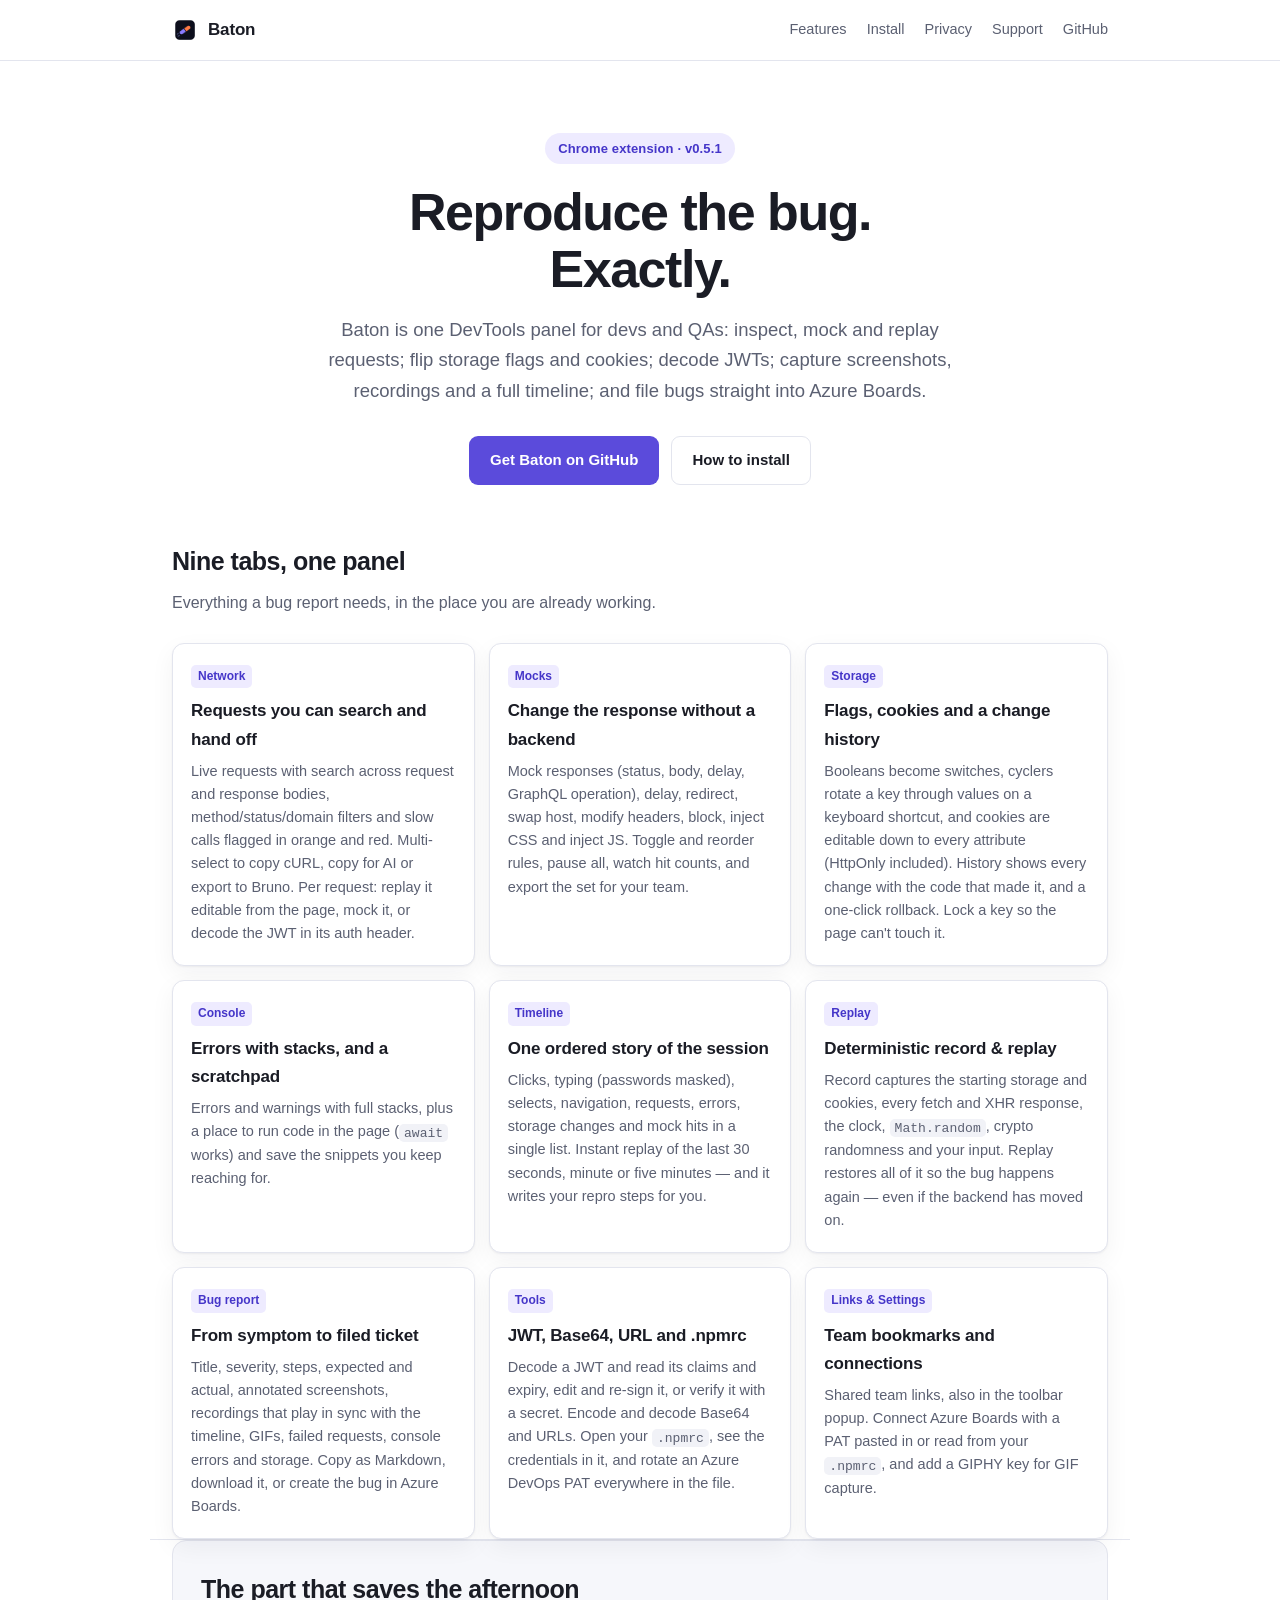
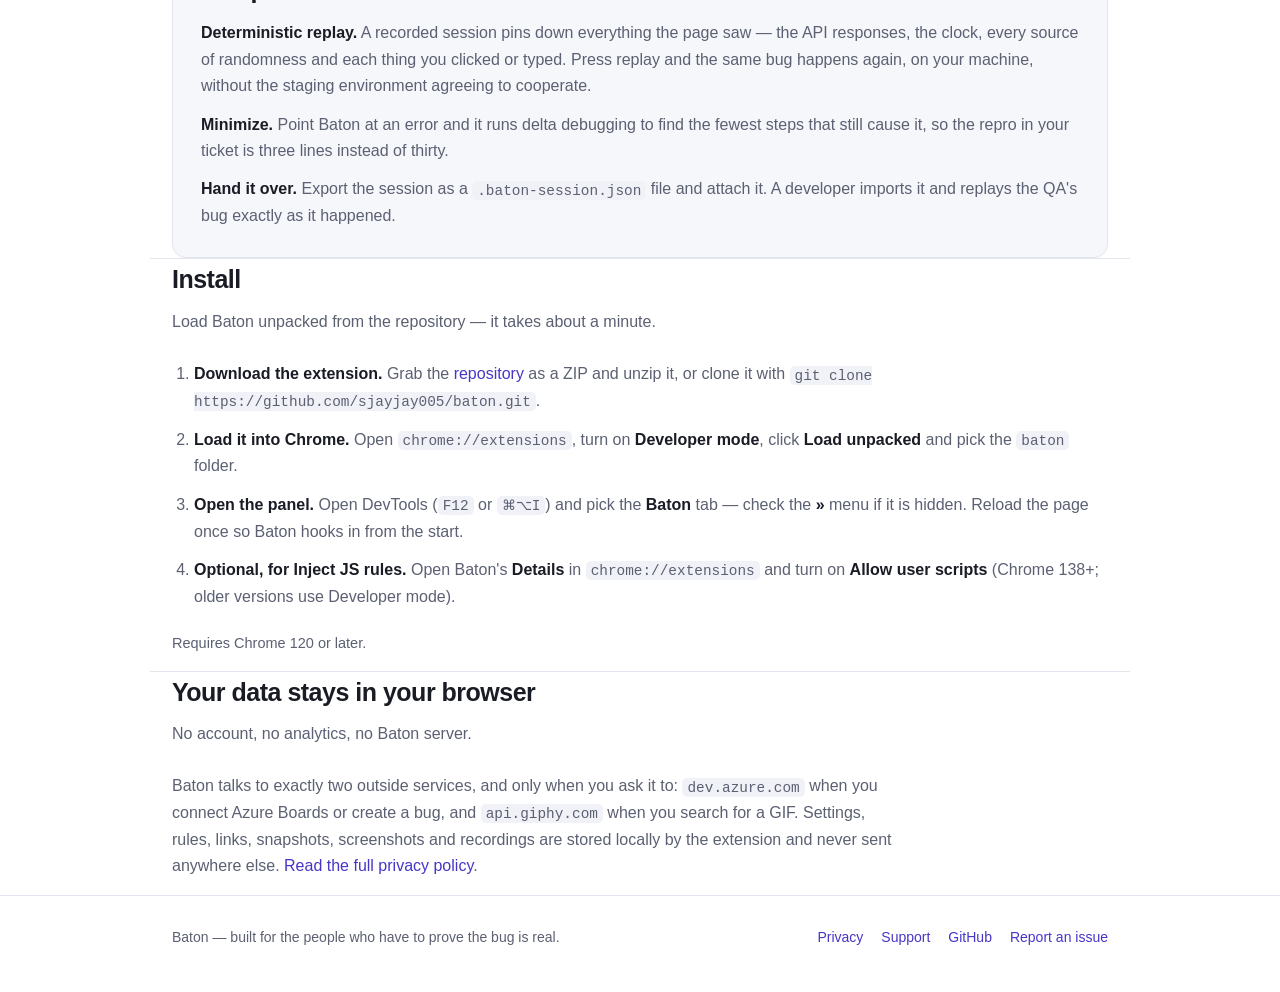
==== docs/index.html @ 6e307a99 "docs: add GitHub Pages site (home, privacy, support) Chrome Web Store requires reachable Homepage, P" ====
<!doctype html>
<html lang="en">
<head>
<meta charset="utf-8">
<meta name="viewport" content="width=device-width, initial-scale=1">
<title>Baton – Dev &amp; QA Toolkit for Chrome</title>
<meta name="description" content="One DevTools panel for devs and QAs: inspect, mock and replay requests, flip storage flags and cookies, decode JWTs, capture screenshots and a full timeline, and file bugs straight into Azure Boards.">
<link rel="icon" href="icon128.png">
<link rel="stylesheet" href="style.css">
<meta property="og:title" content="Baton – Dev &amp; QA Toolkit for Chrome">
<meta property="og:description" content="Replay bugs exactly, mock APIs, flip storage flags, decode JWTs, screenshot and file bugs to Azure Boards – all in one DevTools panel.">
<meta property="og:type" content="website">
<meta property="og:image" content="icon128.png">
</head>
<body>

<header class="site-head">
  <div class="wrap">
    <a class="brand" href="./"><img src="icon128.png" alt="">Baton</a>
    <nav class="site-nav">
      <a href="#features">Features</a>
      <a href="#install">Install</a>
      <a href="privacy.html">Privacy</a>
      <a href="support.html">Support</a>
      <a href="https://github.com/sjayjay005/baton">GitHub</a>
    </nav>
  </div>
</header>

<div class="hero wrap">
  <span class="pill">Chrome extension · v0.5.1</span>
  <h1>Reproduce the bug.<br>Exactly.</h1>
  <p class="lede">Baton is one DevTools panel for devs and QAs: inspect, mock and replay requests; flip storage flags and cookies; decode JWTs; capture screenshots, recordings and a full timeline; and file bugs straight into Azure Boards.</p>
  <div class="cta">
    <a class="btn btn-primary" href="https://github.com/sjayjay005/baton">Get Baton on GitHub</a>
    <a class="btn btn-ghost" href="#install">How to install</a>
  </div>
</div>

<section id="features" class="wrap">
  <h2>Nine tabs, one panel</h2>
  <p class="sub">Everything a bug report needs, in the place you are already working.</p>
  <div class="grid">

    <div class="card">
      <span class="tag">Network</span>
      <h3>Requests you can search and hand off</h3>
      <p>Live requests with search across request and response bodies, method/status/domain filters and slow calls flagged in orange and red. Multi-select to copy cURL, copy for AI or export to Bruno. Per request: replay it editable from the page, mock it, or decode the JWT in its auth header.</p>
    </div>

    <div class="card">
      <span class="tag">Mocks</span>
      <h3>Change the response without a backend</h3>
      <p>Mock responses (status, body, delay, GraphQL operation), delay, redirect, swap host, modify headers, block, inject CSS and inject JS. Toggle and reorder rules, pause all, watch hit counts, and export the set for your team.</p>
    </div>

    <div class="card">
      <span class="tag">Storage</span>
      <h3>Flags, cookies and a change history</h3>
      <p>Booleans become switches, cyclers rotate a key through values on a keyboard shortcut, and cookies are editable down to every attribute (HttpOnly included). History shows every change with the code that made it, and a one-click rollback. Lock a key so the page can't touch it.</p>
    </div>

    <div class="card">
      <span class="tag">Console</span>
      <h3>Errors with stacks, and a scratchpad</h3>
      <p>Errors and warnings with full stacks, plus a place to run code in the page (<code>await</code> works) and save the snippets you keep reaching for.</p>
    </div>

    <div class="card">
      <span class="tag">Timeline</span>
      <h3>One ordered story of the session</h3>
      <p>Clicks, typing (passwords masked), selects, navigation, requests, errors, storage changes and mock hits in a single list. Instant replay of the last 30 seconds, minute or five minutes — and it writes your repro steps for you.</p>
    </div>

    <div class="card">
      <span class="tag">Replay</span>
      <h3>Deterministic record &amp; replay</h3>
      <p>Record captures the starting storage and cookies, every fetch and XHR response, the clock, <code>Math.random</code>, crypto randomness and your input. Replay restores all of it so the bug happens again — even if the backend has moved on.</p>
    </div>

    <div class="card">
      <span class="tag">Bug report</span>
      <h3>From symptom to filed ticket</h3>
      <p>Title, severity, steps, expected and actual, annotated screenshots, recordings that play in sync with the timeline, GIFs, failed requests, console errors and storage. Copy as Markdown, download it, or create the bug in Azure Boards.</p>
    </div>

    <div class="card">
      <span class="tag">Tools</span>
      <h3>JWT, Base64, URL and .npmrc</h3>
      <p>Decode a JWT and read its claims and expiry, edit and re-sign it, or verify it with a secret. Encode and decode Base64 and URLs. Open your <code>.npmrc</code>, see the credentials in it, and rotate an Azure DevOps PAT everywhere in the file.</p>
    </div>

    <div class="card">
      <span class="tag">Links &amp; Settings</span>
      <h3>Team bookmarks and connections</h3>
      <p>Shared team links, also in the toolbar popup. Connect Azure Boards with a PAT pasted in or read from your <code>.npmrc</code>, and add a GIPHY key for GIF capture.</p>
    </div>

  </div>
</section>

<section class="wrap">
  <div class="spotlight">
    <h2>The part that saves the afternoon</h2>
    <p><strong>Deterministic replay.</strong> A recorded session pins down everything the page saw — the API responses, the clock, every source of randomness and each thing you clicked or typed. Press replay and the same bug happens again, on your machine, without the staging environment agreeing to cooperate.</p>
    <p><strong>Minimize.</strong> Point Baton at an error and it runs delta debugging to find the fewest steps that still cause it, so the repro in your ticket is three lines instead of thirty.</p>
    <p><strong>Hand it over.</strong> Export the session as a <code>.baton-session.json</code> file and attach it. A developer imports it and replays the QA's bug exactly as it happened.</p>
  </div>
</section>

<section id="install" class="wrap">
  <h2>Install</h2>
  <p class="sub">Load Baton unpacked from the repository — it takes about a minute.</p>
  <ol class="steps">
    <li><strong>Download the extension.</strong> Grab the <a href="https://github.com/sjayjay005/baton">repository</a> as a ZIP and unzip it, or clone it with <code>git clone https://github.com/sjayjay005/baton.git</code>.</li>
    <li><strong>Load it into Chrome.</strong> Open <code>chrome://extensions</code>, turn on <strong>Developer mode</strong>, click <strong>Load unpacked</strong> and pick the <code>baton</code> folder.</li>
    <li><strong>Open the panel.</strong> Open DevTools (<kbd>F12</kbd> or <kbd>⌘⌥I</kbd>) and pick the <strong>Baton</strong> tab — check the <strong>»</strong> menu if it is hidden. Reload the page once so Baton hooks in from the start.</li>
    <li><strong>Optional, for Inject JS rules.</strong> Open Baton's <strong>Details</strong> in <code>chrome://extensions</code> and turn on <strong>Allow user scripts</strong> (Chrome 138+; older versions use Developer mode).</li>
  </ol>
  <p style="color:var(--text-dim);font-size:14.5px;margin-top:22px">Requires Chrome 120 or later.</p>
</section>

<section class="wrap">
  <h2>Your data stays in your browser</h2>
  <p class="sub">No account, no analytics, no Baton server.</p>
  <p style="color:var(--text-dim);max-width:720px">Baton talks to exactly two outside services, and only when you ask it to: <code>dev.azure.com</code> when you connect Azure Boards or create a bug, and <code>api.giphy.com</code> when you search for a GIF. Settings, rules, links, snapshots, screenshots and recordings are stored locally by the extension and never sent anywhere else. <a href="privacy.html">Read the full privacy policy</a>.</p>
</section>

<footer>
  <div class="wrap">
    <span>Baton — built for the people who have to prove the bug is real.</span>
    <span class="links">
      <a href="privacy.html">Privacy</a>
      <a href="support.html">Support</a>
      <a href="https://github.com/sjayjay005/baton">GitHub</a>
      <a href="https://github.com/sjayjay005/baton/issues">Report an issue</a>
    </span>
  </div>
</footer>

</body>
</html>
---- docs/style.css ----
/* Baton site – shared styles */
:root {
  --bg: #ffffff;
  --bg-soft: #f6f7fb;
  --bg-card: #ffffff;
  --border: #e3e5ee;
  --text: #1a1c25;
  --text-dim: #5b6072;
  --accent: #5b4bdb;
  --accent-soft: #eeebff;
  --accent-text: #4536c9;
  --code-bg: #f1f2f7;
  --shadow: 0 1px 2px rgba(20, 22, 40, .05), 0 8px 24px rgba(20, 22, 40, .05);
}

@media (prefers-color-scheme: dark) {
  :root {
    --bg: #12131a;
    --bg-soft: #171922;
    --bg-card: #1b1d27;
    --border: #2a2d3a;
    --text: #eceef5;
    --text-dim: #9aa0b4;
    --accent: #8f82ff;
    --accent-soft: #241f45;
    --accent-text: #b4abff;
    --code-bg: #232632;
    --shadow: 0 1px 2px rgba(0, 0, 0, .3), 0 8px 24px rgba(0, 0, 0, .25);
  }
}

* { box-sizing: border-box; }

html { scroll-behavior: smooth; }

body {
  margin: 0;
  background: var(--bg);
  color: var(--text);
  font: 16px/1.65 -apple-system, BlinkMacSystemFont, "Segoe UI", Inter, Roboto, Helvetica, Arial, sans-serif;
  -webkit-font-smoothing: antialiased;
}

a { color: var(--accent-text); text-decoration: none; }
a:hover { text-decoration: underline; }

.wrap { max-width: 980px; margin: 0 auto; padding: 0 22px; }
.narrow { max-width: 760px; }

/* Header */
.site-head {
  position: sticky;
  top: 0;
  z-index: 10;
  background: var(--bg);
  background: color-mix(in srgb, var(--bg) 88%, transparent);
  backdrop-filter: blur(10px);
  border-bottom: 1px solid var(--border);
}
.site-head .wrap {
  display: flex;
  align-items: center;
  gap: 16px;
  min-height: 60px;
  flex-wrap: wrap;
}
.brand {
  display: flex;
  align-items: center;
  gap: 10px;
  font-weight: 650;
  font-size: 17px;
  color: var(--text);
  letter-spacing: -.01em;
}
.brand:hover { text-decoration: none; }
.brand img { width: 26px; height: 26px; border-radius: 6px; }
.site-nav { margin-left: auto; display: flex; gap: 20px; flex-wrap: wrap; font-size: 14.5px; }
.site-nav a { color: var(--text-dim); }
.site-nav a:hover { color: var(--text); text-decoration: none; }

/* Hero */
.hero { padding: 72px 0 56px; text-align: center; }
.pill {
  display: inline-block;
  padding: 5px 13px;
  border-radius: 999px;
  background: var(--accent-soft);
  color: var(--accent-text);
  font-size: 13px;
  font-weight: 600;
  letter-spacing: .01em;
}
.hero h1 {
  margin: 20px 0 0;
  font-size: clamp(34px, 6vw, 52px);
  line-height: 1.08;
  letter-spacing: -.028em;
  font-weight: 700;
}
.hero p.lede {
  margin: 18px auto 0;
  max-width: 640px;
  font-size: 18.5px;
  color: var(--text-dim);
}
.cta { margin-top: 30px; display: flex; gap: 12px; justify-content: center; flex-wrap: wrap; }
.btn {
  display: inline-block;
  padding: 11px 20px;
  border-radius: 9px;
  font-size: 15px;
  font-weight: 600;
  border: 1px solid transparent;
}
.btn:hover { text-decoration: none; }
.btn-primary { background: var(--accent); color: #fff; }
.btn-primary:hover { filter: brightness(1.08); }
.btn-ghost { border-color: var(--border); color: var(--text); background: var(--bg-card); }
.btn-ghost:hover { border-color: var(--accent); color: var(--accent-text); }

/* Sections */
section { padding: 52px 0; border-top: 1px solid var(--border); }
section:first-of-type { border-top: 0; }
h2 {
  font-size: 25px;
  letter-spacing: -.02em;
  margin: 0 0 8px;
  font-weight: 680;
}
h2 + .sub { margin: 0 0 26px; color: var(--text-dim); font-size: 16px; }
h3 { font-size: 17px; margin: 0 0 6px; font-weight: 650; letter-spacing: -.01em; }

/* Feature grid */
.grid {
  display: grid;
  gap: 14px;
  grid-template-columns: repeat(auto-fill, minmax(282px, 1fr));
}
.card {
  background: var(--bg-card);
  border: 1px solid var(--border);
  border-radius: 12px;
  padding: 18px 18px 20px;
  box-shadow: var(--shadow);
}
.card p { margin: 0; color: var(--text-dim); font-size: 14.5px; line-height: 1.6; }
.card .tag {
  display: inline-block;
  font-size: 12px;
  font-weight: 600;
  color: var(--accent-text);
  background: var(--accent-soft);
  border-radius: 5px;
  padding: 2px 7px;
  margin-bottom: 9px;
}

/* Spotlight */
.spotlight {
  background: var(--bg-soft);
  border: 1px solid var(--border);
  border-radius: 14px;
  padding: 28px;
}
.spotlight h2 { margin-bottom: 10px; }
.spotlight p { color: var(--text-dim); margin: 0 0 12px; }
.spotlight p:last-child { margin-bottom: 0; }
.spotlight strong { color: var(--text); font-weight: 650; }

/* Steps */
ol.steps { margin: 0; padding-left: 22px; }
ol.steps li { margin-bottom: 12px; color: var(--text-dim); }
ol.steps li strong { color: var(--text); }

code, kbd {
  font-family: ui-monospace, SFMono-Regular, Menlo, Consolas, monospace;
  font-size: .9em;
  background: var(--code-bg);
  border-radius: 5px;
  padding: 1.5px 5px;
}

/* Prose pages */
.prose { padding: 46px 0 64px; }
.prose h1 { font-size: clamp(28px, 4.5vw, 36px); letter-spacing: -.025em; margin: 0 0 6px; }
.prose .meta { color: var(--text-dim); font-size: 14.5px; margin: 0 0 32px; }
.prose h2 { font-size: 20px; margin: 34px 0 8px; }
.prose p, .prose li { color: var(--text-dim); }
.prose li { margin-bottom: 7px; }
.prose ul { padding-left: 22px; }
.prose .note {
  background: var(--bg-soft);
  border: 1px solid var(--border);
  border-left: 3px solid var(--accent);
  border-radius: 9px;
  padding: 14px 16px;
  margin: 22px 0;
}
.prose .note p { margin: 0; }

table.plain { width: 100%; border-collapse: collapse; margin: 18px 0; font-size: 14.5px; }
table.plain th, table.plain td {
  text-align: left;
  padding: 9px 12px;
  border-bottom: 1px solid var(--border);
  vertical-align: top;
}
table.plain th { color: var(--text); font-weight: 650; }
table.plain td { color: var(--text-dim); }
table.plain td code { white-space: nowrap; }
.table-scroll { overflow-x: auto; }

/* Footer */
footer {
  border-top: 1px solid var(--border);
  padding: 30px 0 46px;
  color: var(--text-dim);
  font-size: 14px;
}
footer .wrap { display: flex; gap: 18px; flex-wrap: wrap; align-items: center; }
footer .links { margin-left: auto; display: flex; gap: 18px; flex-wrap: wrap; }
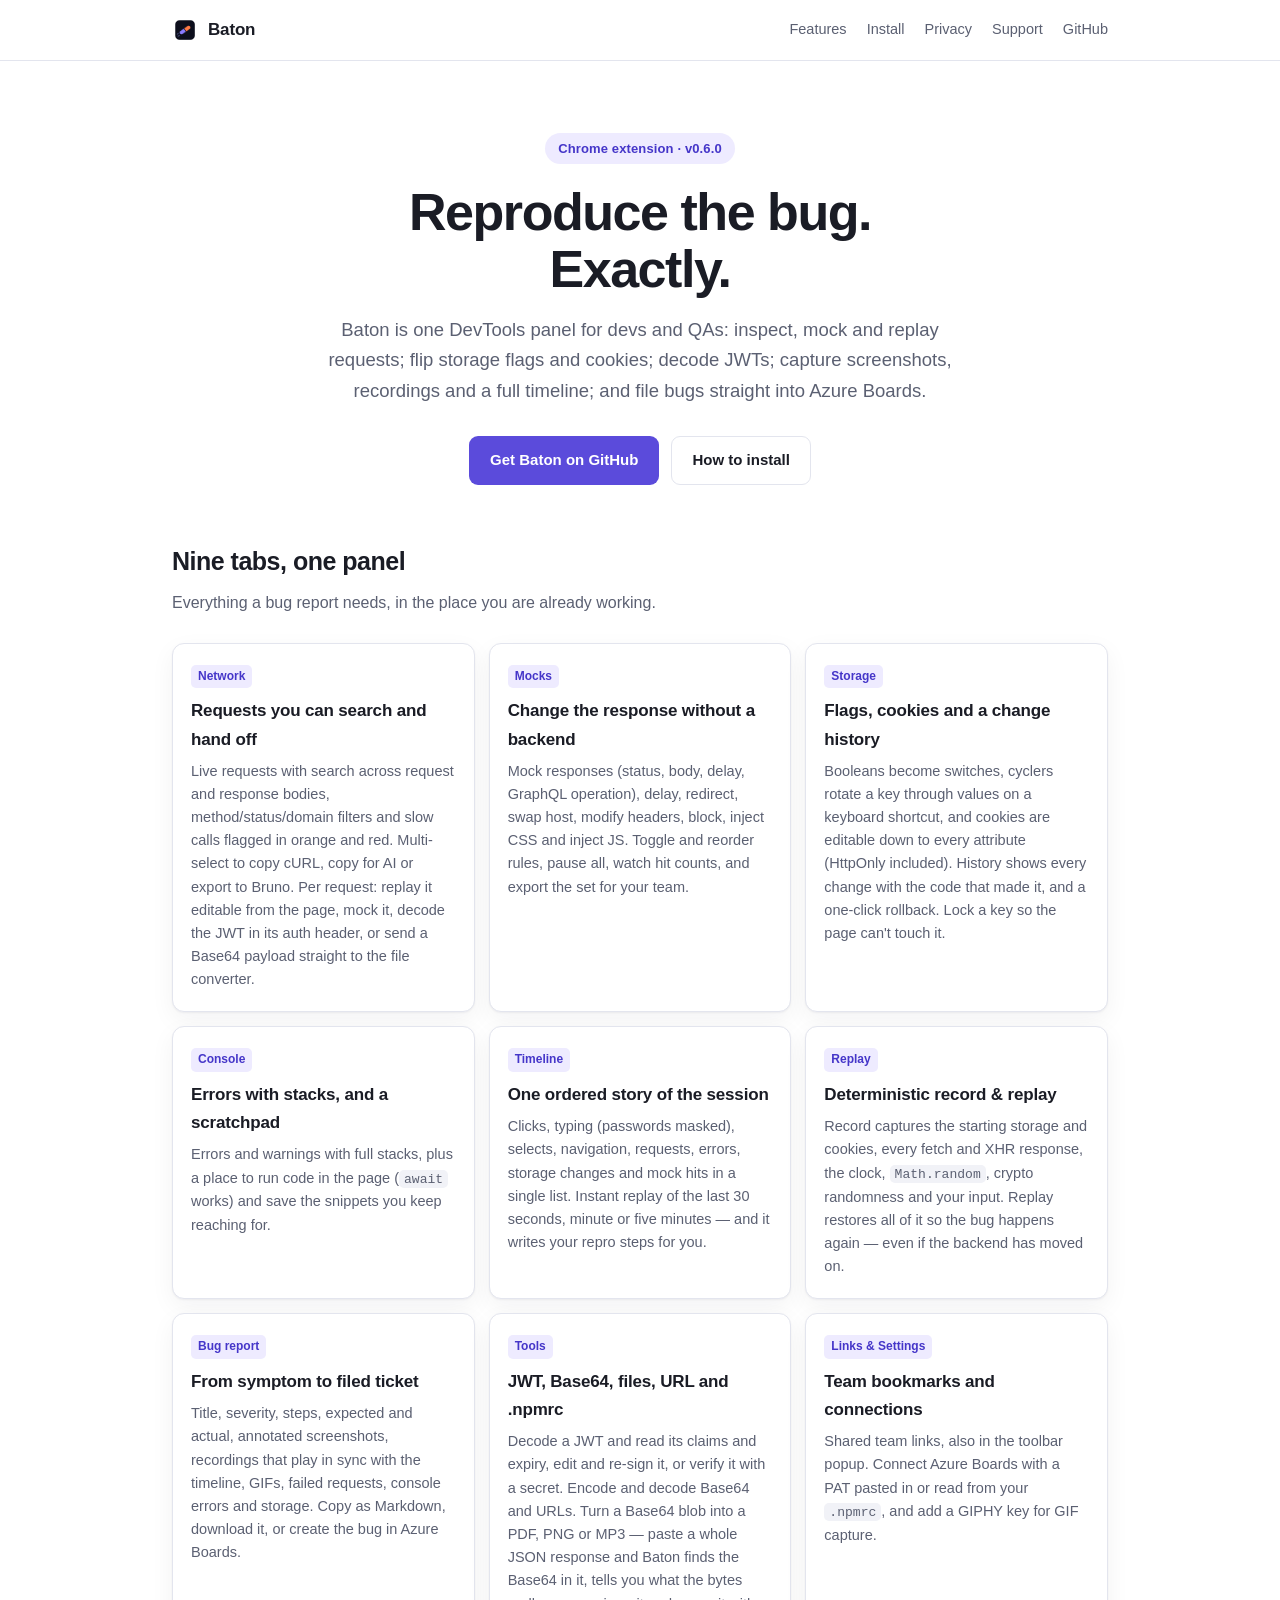
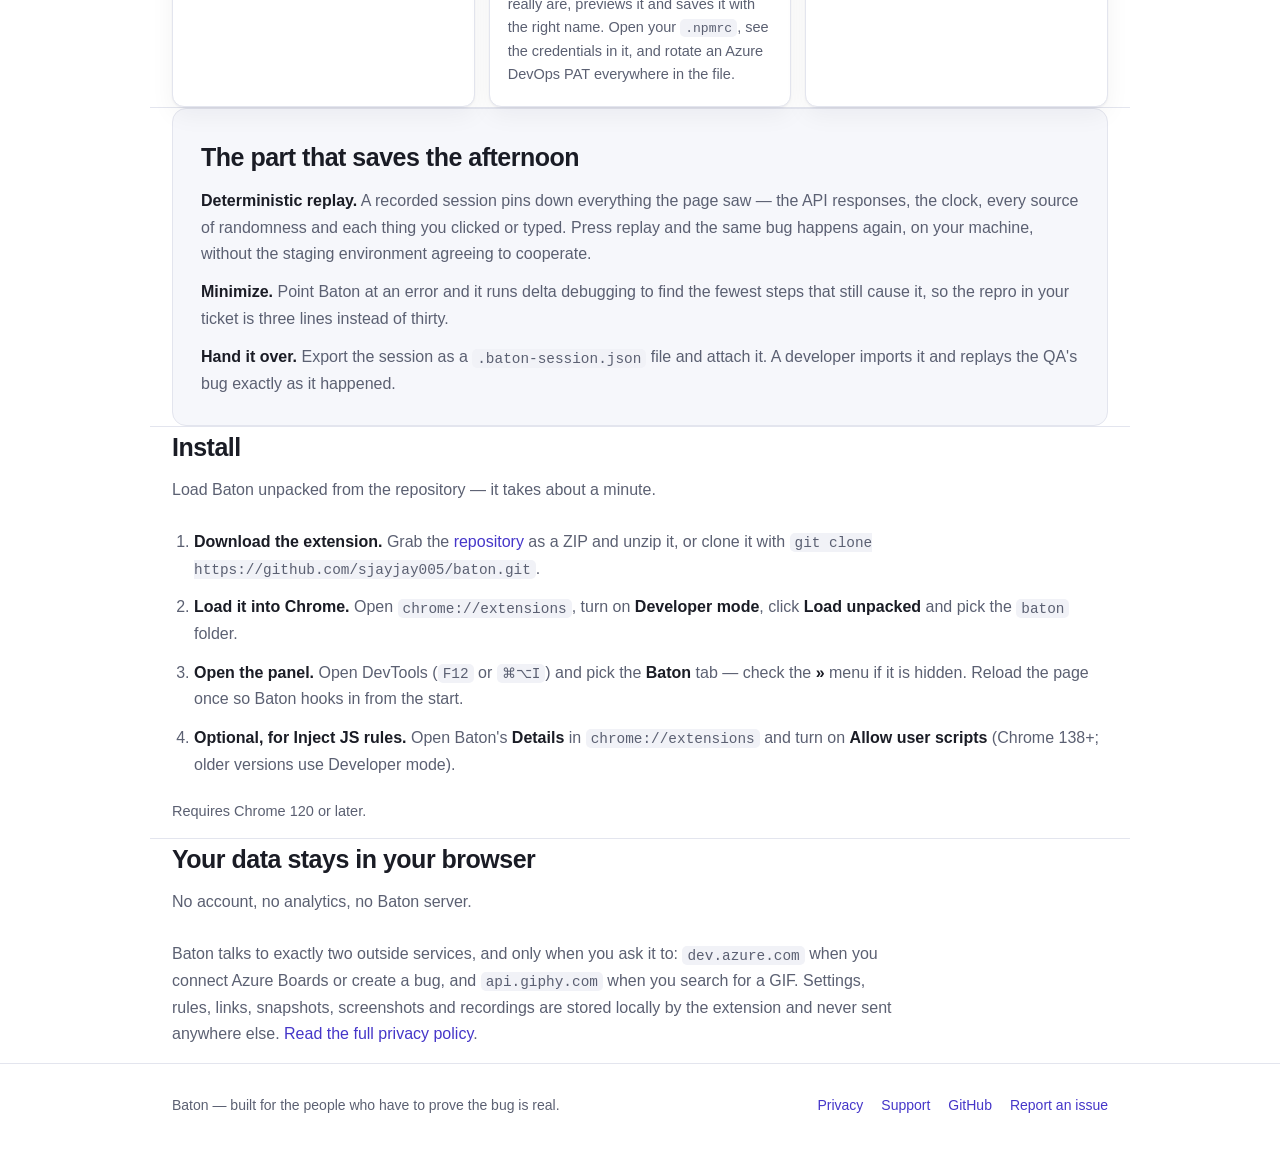
==== commit 102abfb9: "chore: bump version to 0.6.0 Co-Authored-By: Claude Opus 5 (1M context) <noreply@anthropic.com>" ====
--- a/docs/index.html
+++ b/docs/index.html
@@ -28,7 +28,7 @@
 </header>
 
 <div class="hero wrap">
-  <span class="pill">Chrome extension · v0.5.1</span>
+  <span class="pill">Chrome extension · v0.6.0</span>
   <h1>Reproduce the bug.<br>Exactly.</h1>
   <p class="lede">Baton is one DevTools panel for devs and QAs: inspect, mock and replay requests; flip storage flags and cookies; decode JWTs; capture screenshots, recordings and a full timeline; and file bugs straight into Azure Boards.</p>
   <div class="cta">
@@ -45,7 +45,7 @@
     <div class="card">
       <span class="tag">Network</span>
       <h3>Requests you can search and hand off</h3>
-      <p>Live requests with search across request and response bodies, method/status/domain filters and slow calls flagged in orange and red. Multi-select to copy cURL, copy for AI or export to Bruno. Per request: replay it editable from the page, mock it, or decode the JWT in its auth header.</p>
+      <p>Live requests with search across request and response bodies, method/status/domain filters and slow calls flagged in orange and red. Multi-select to copy cURL, copy for AI or export to Bruno. Per request: replay it editable from the page, mock it, decode the JWT in its auth header, or send a Base64 payload straight to the file converter.</p>
     </div>
 
     <div class="card">
@@ -86,8 +86,8 @@
 
     <div class="card">
       <span class="tag">Tools</span>
-      <h3>JWT, Base64, URL and .npmrc</h3>
-      <p>Decode a JWT and read its claims and expiry, edit and re-sign it, or verify it with a secret. Encode and decode Base64 and URLs. Open your <code>.npmrc</code>, see the credentials in it, and rotate an Azure DevOps PAT everywhere in the file.</p>
+      <h3>JWT, Base64, files, URL and .npmrc</h3>
+      <p>Decode a JWT and read its claims and expiry, edit and re-sign it, or verify it with a secret. Encode and decode Base64 and URLs. Turn a Base64 blob into a PDF, PNG or MP3 — paste a whole JSON response and Baton finds the Base64 in it, tells you what the bytes really are, previews it and saves it with the right name. Open your <code>.npmrc</code>, see the credentials in it, and rotate an Azure DevOps PAT everywhere in the file.</p>
     </div>
 
     <div class="card">
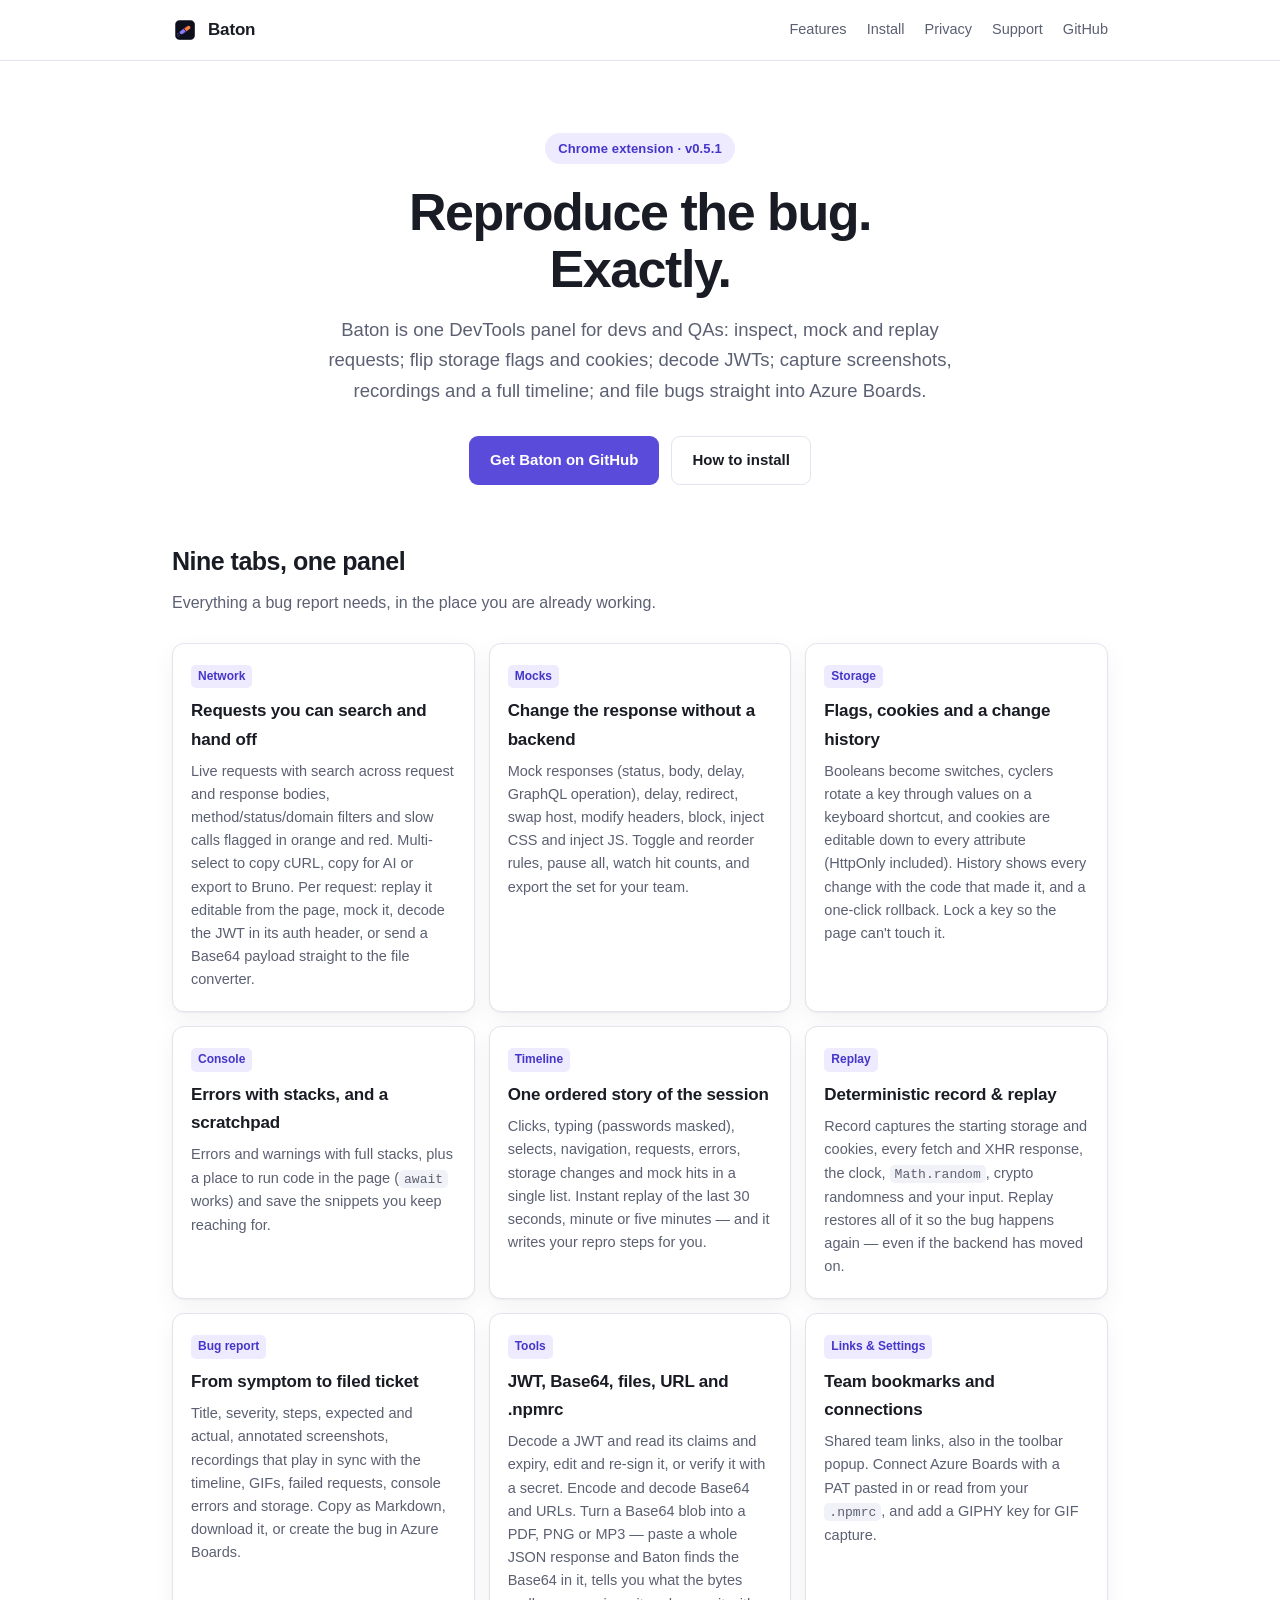
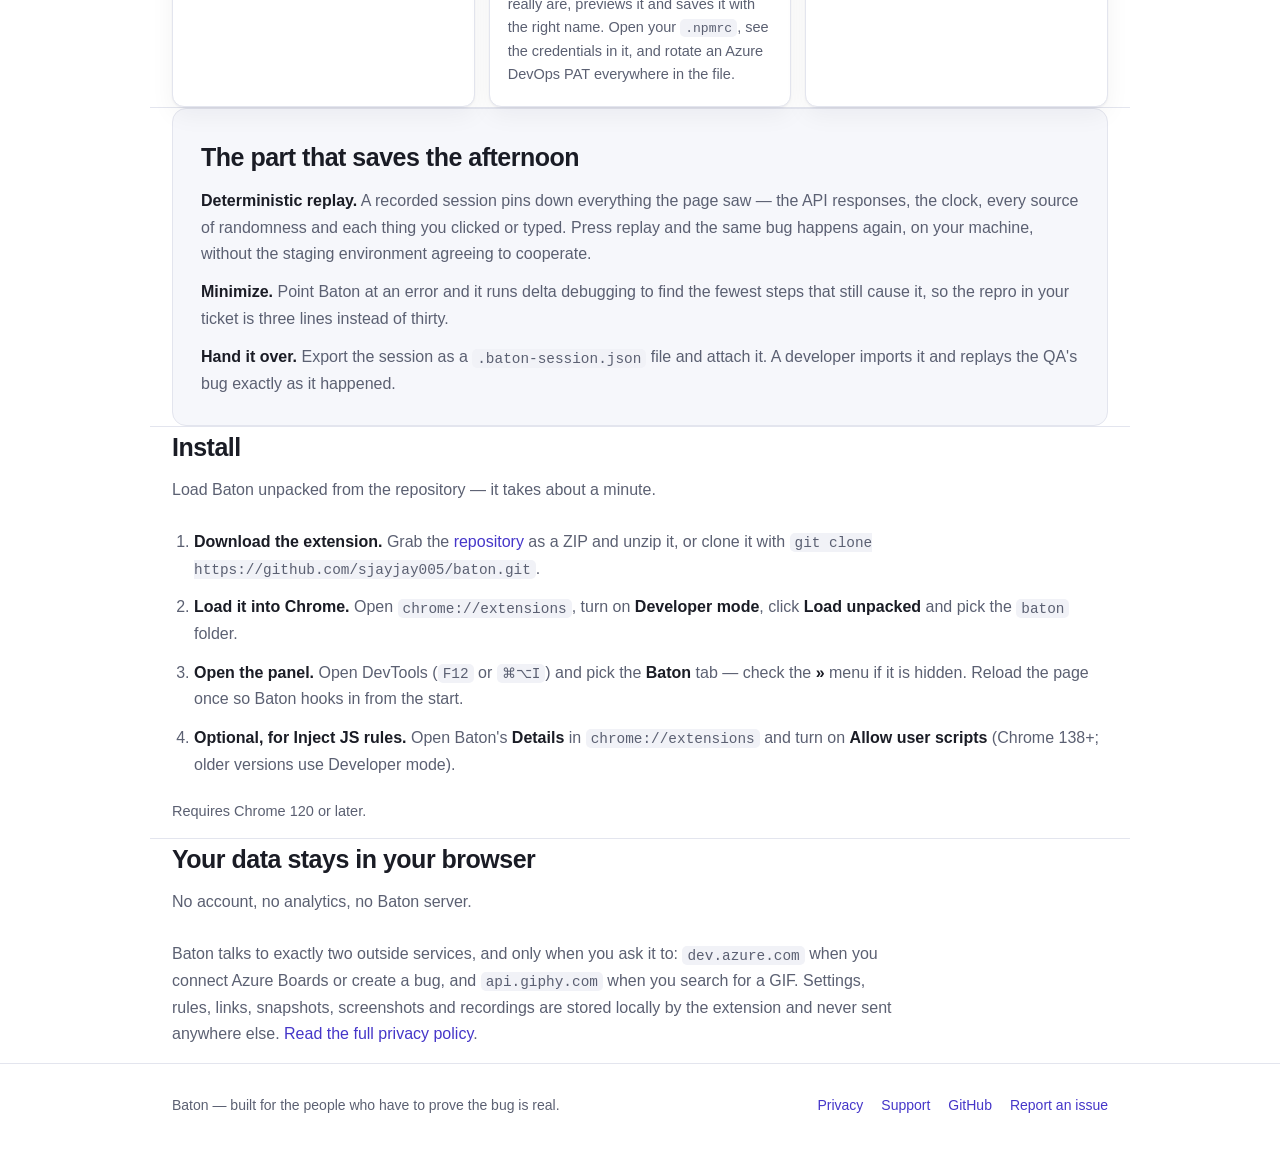
==== commit fdefe7f1: "feat: Base64 → file converter (PDF/PNG/MP3) with wildcard JSON extraction Adds a "📄 Base64 → file" c" ====
--- a/docs/index.html
+++ b/docs/index.html
@@ -28,7 +28,7 @@
 </header>
 
 <div class="hero wrap">
-  <span class="pill">Chrome extension · v0.6.0</span>
+  <span class="pill">Chrome extension · v0.5.1</span>
   <h1>Reproduce the bug.<br>Exactly.</h1>
   <p class="lede">Baton is one DevTools panel for devs and QAs: inspect, mock and replay requests; flip storage flags and cookies; decode JWTs; capture screenshots, recordings and a full timeline; and file bugs straight into Azure Boards.</p>
   <div class="cta">
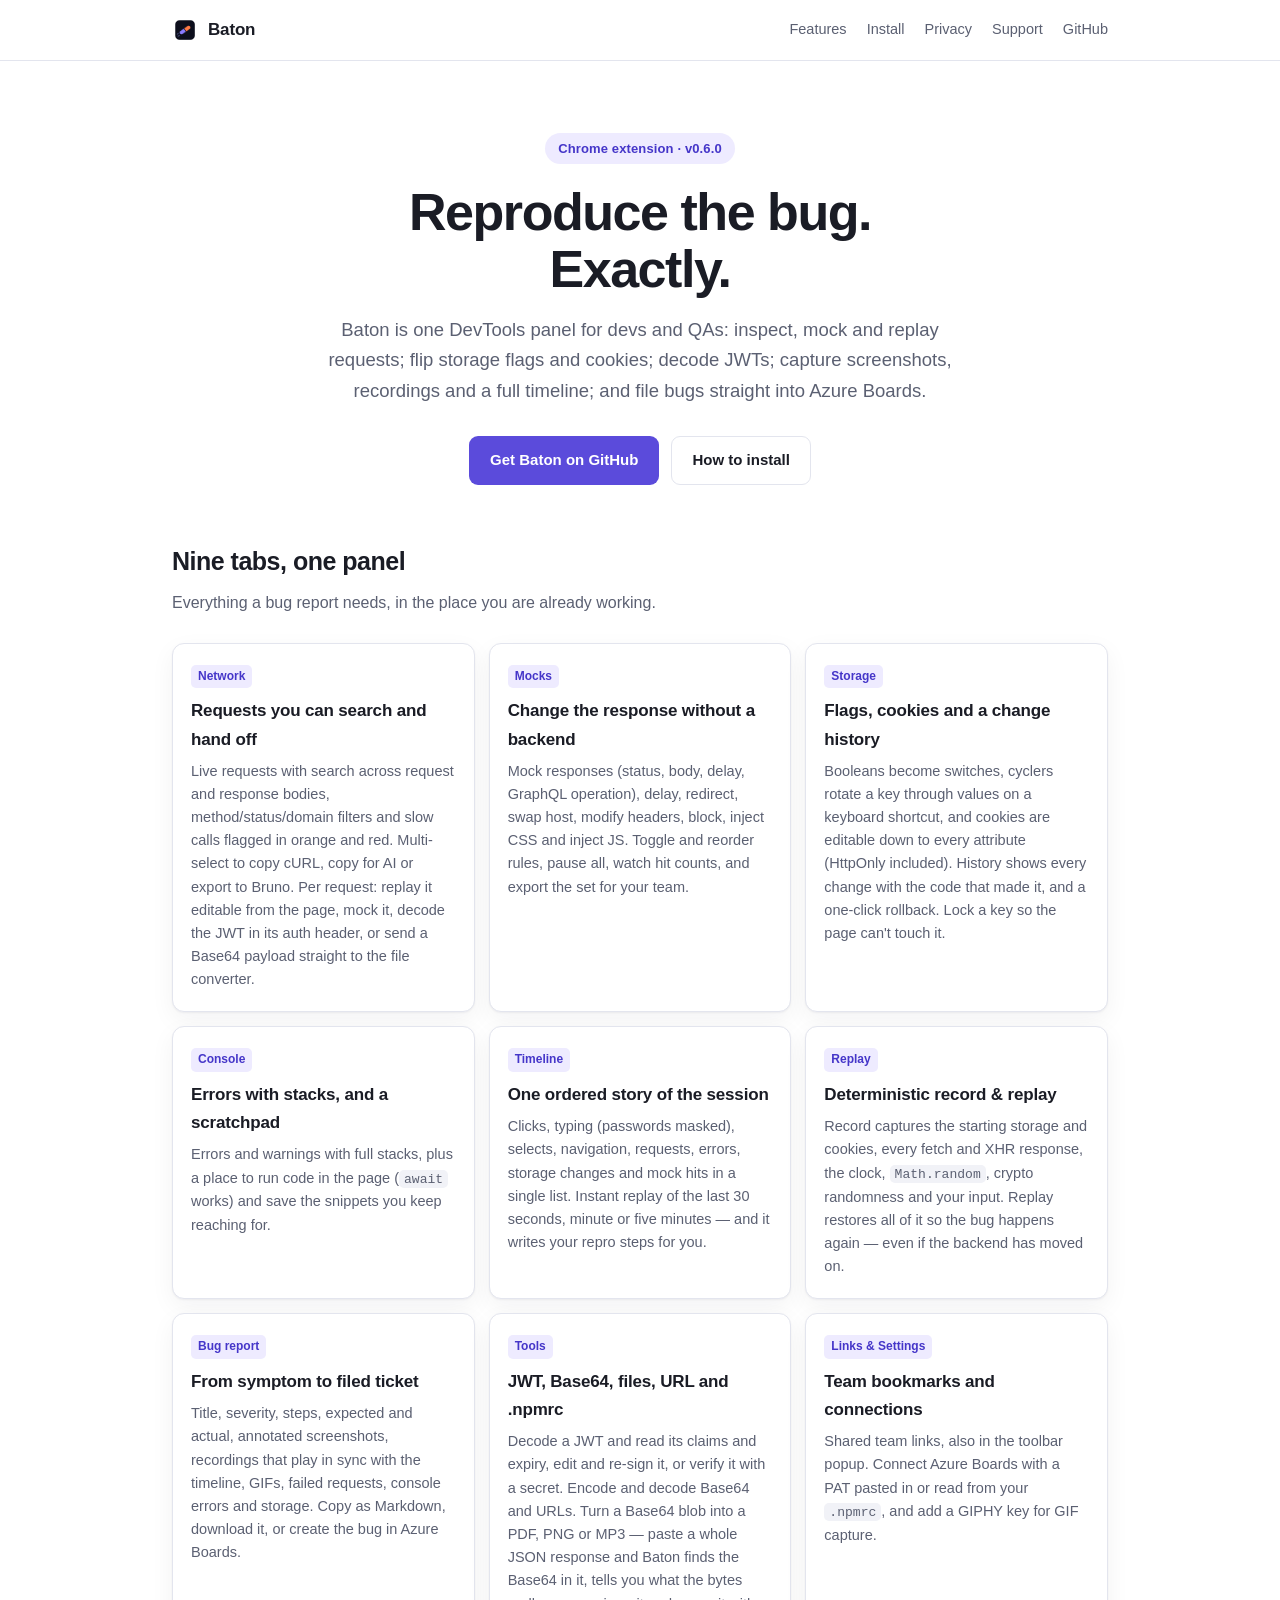
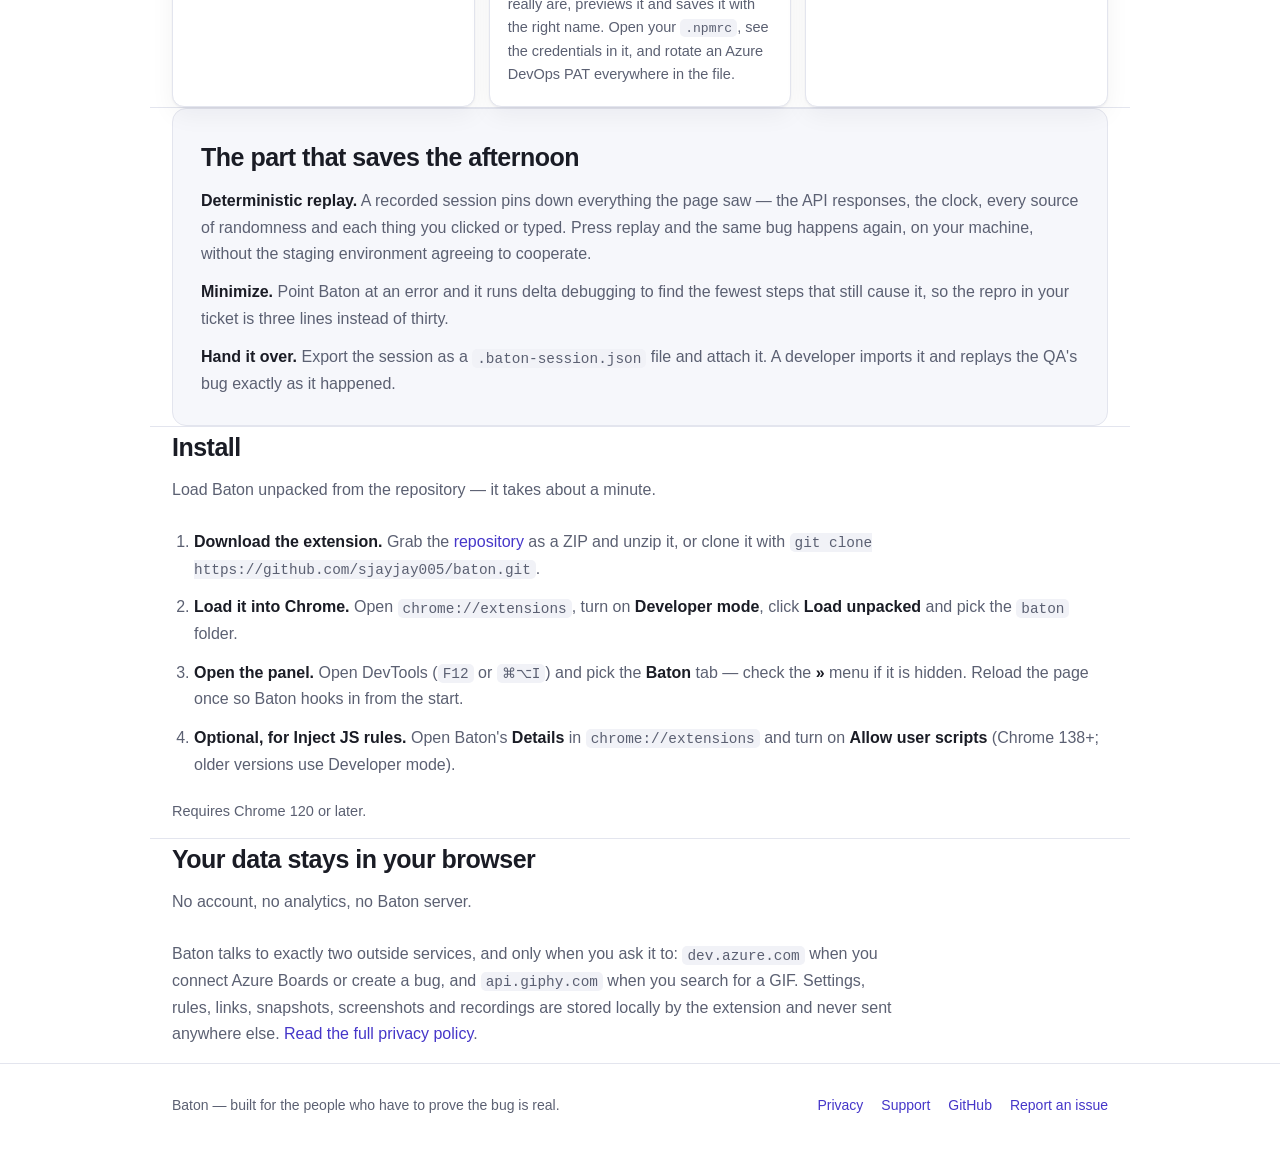
==== commit e9b018e2: "Merge pull request #1 from sjayjay005/release/v0.6.0 Release/v0.6.0" ====
--- a/docs/index.html
+++ b/docs/index.html
@@ -28,7 +28,7 @@
 </header>
 
 <div class="hero wrap">
-  <span class="pill">Chrome extension · v0.5.1</span>
+  <span class="pill">Chrome extension · v0.6.0</span>
   <h1>Reproduce the bug.<br>Exactly.</h1>
   <p class="lede">Baton is one DevTools panel for devs and QAs: inspect, mock and replay requests; flip storage flags and cookies; decode JWTs; capture screenshots, recordings and a full timeline; and file bugs straight into Azure Boards.</p>
   <div class="cta">
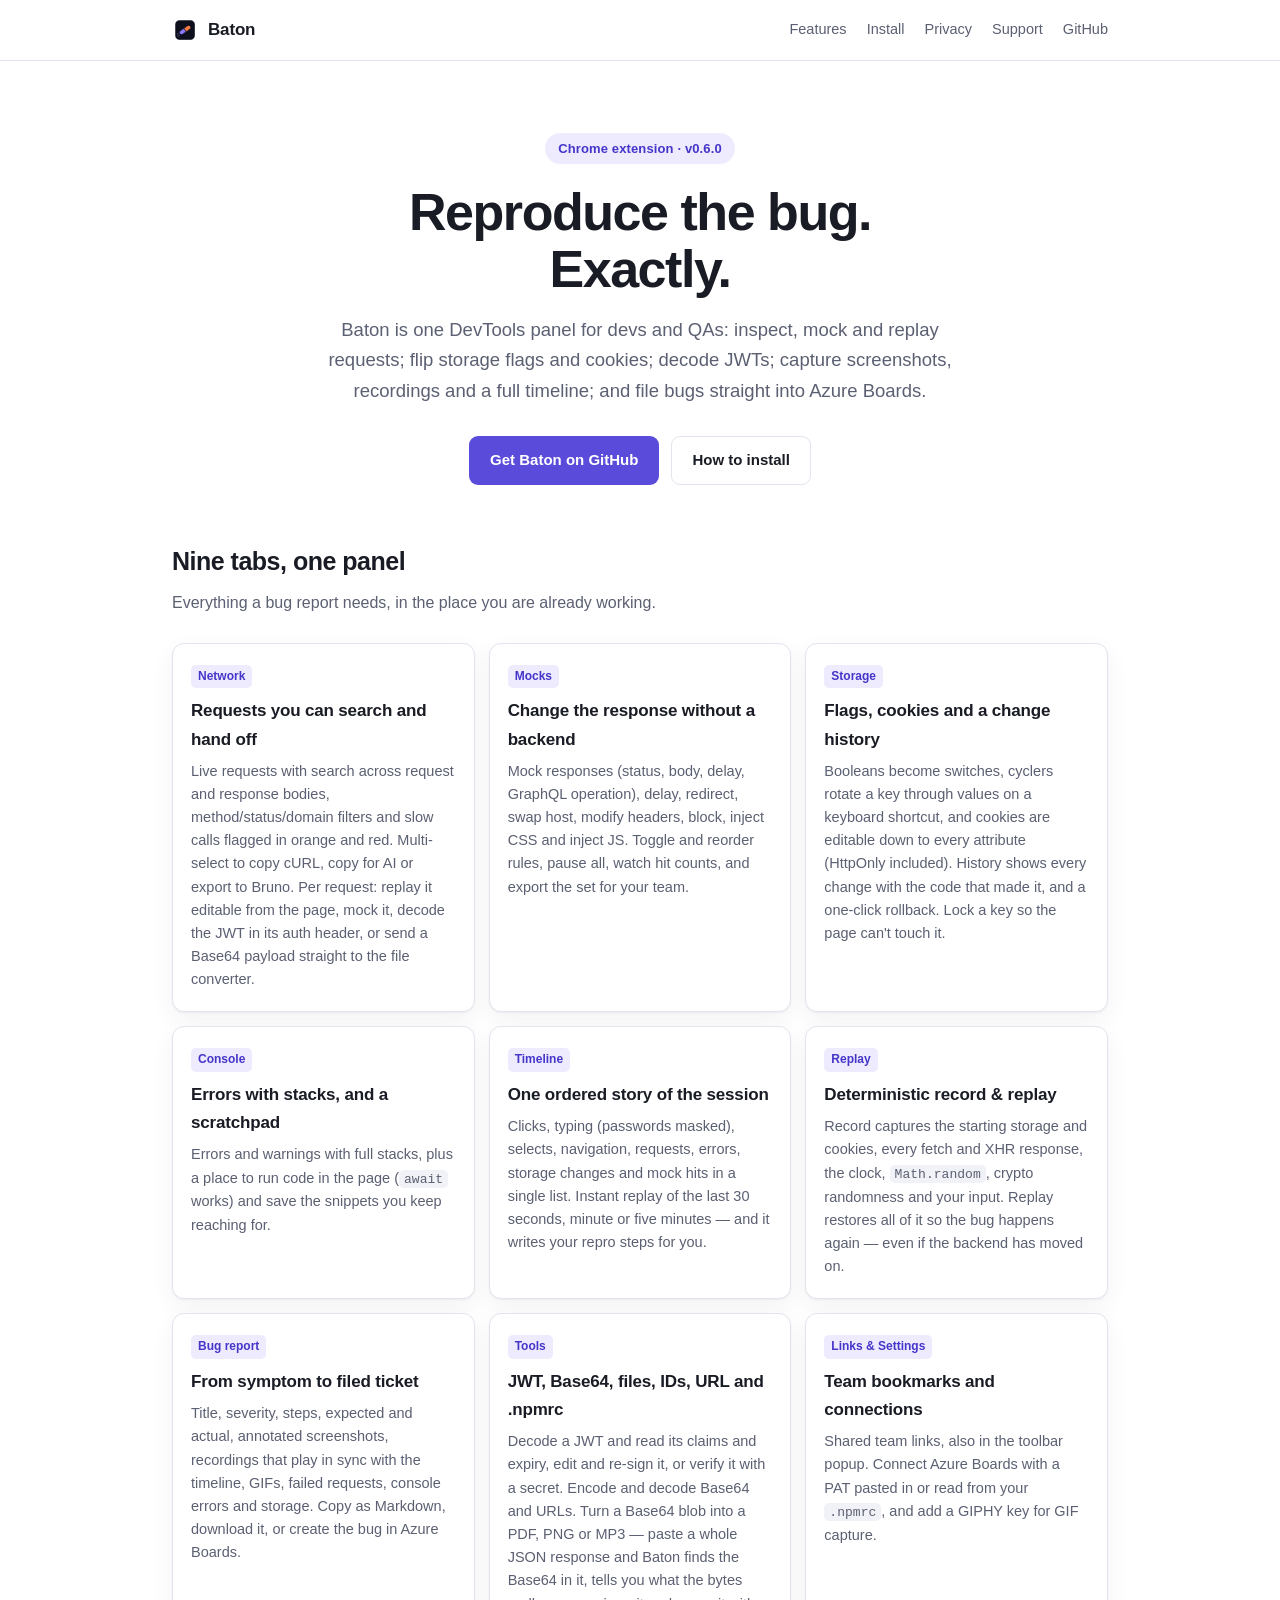
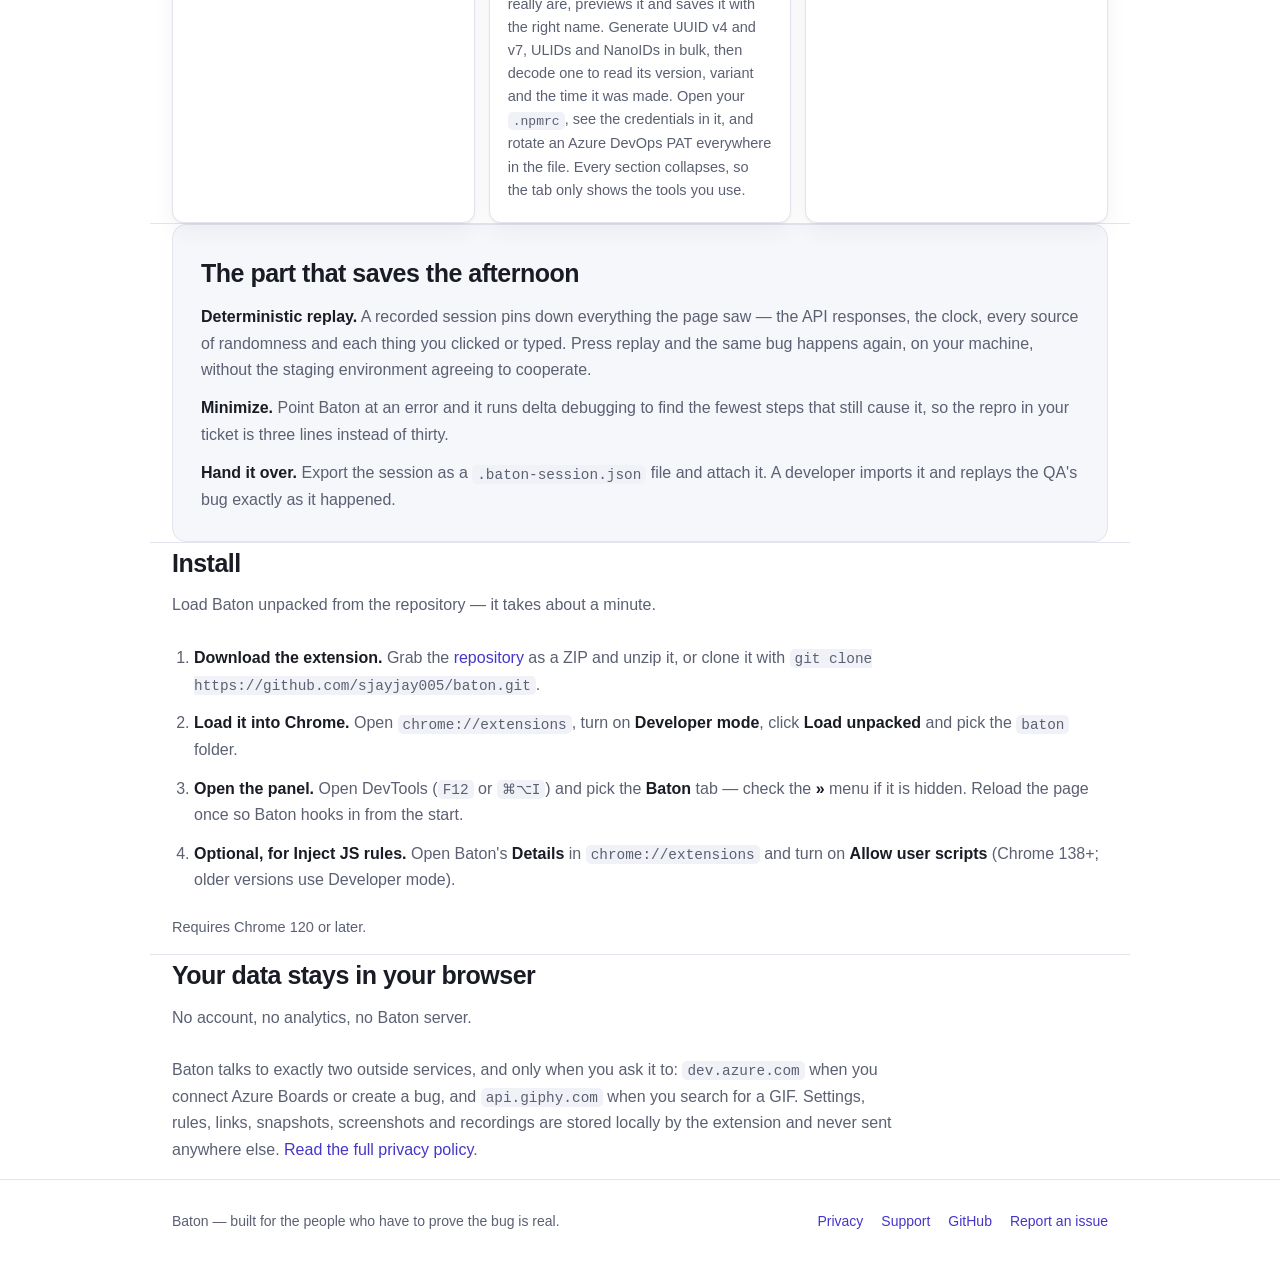
==== commit 1411eae6: "feat: ID generator and decoder, collapsible tool sections, story linking Tools tab: - 🆔 ID generator" ====
--- a/docs/index.html
+++ b/docs/index.html
@@ -86,8 +86,8 @@
 
     <div class="card">
       <span class="tag">Tools</span>
-      <h3>JWT, Base64, files, URL and .npmrc</h3>
-      <p>Decode a JWT and read its claims and expiry, edit and re-sign it, or verify it with a secret. Encode and decode Base64 and URLs. Turn a Base64 blob into a PDF, PNG or MP3 — paste a whole JSON response and Baton finds the Base64 in it, tells you what the bytes really are, previews it and saves it with the right name. Open your <code>.npmrc</code>, see the credentials in it, and rotate an Azure DevOps PAT everywhere in the file.</p>
+      <h3>JWT, Base64, files, IDs, URL and .npmrc</h3>
+      <p>Decode a JWT and read its claims and expiry, edit and re-sign it, or verify it with a secret. Encode and decode Base64 and URLs. Turn a Base64 blob into a PDF, PNG or MP3 — paste a whole JSON response and Baton finds the Base64 in it, tells you what the bytes really are, previews it and saves it with the right name. Generate UUID v4 and v7, ULIDs and NanoIDs in bulk, then decode one to read its version, variant and the time it was made. Open your <code>.npmrc</code>, see the credentials in it, and rotate an Azure DevOps PAT everywhere in the file. Every section collapses, so the tab only shows the tools you use.</p>
     </div>
 
     <div class="card">
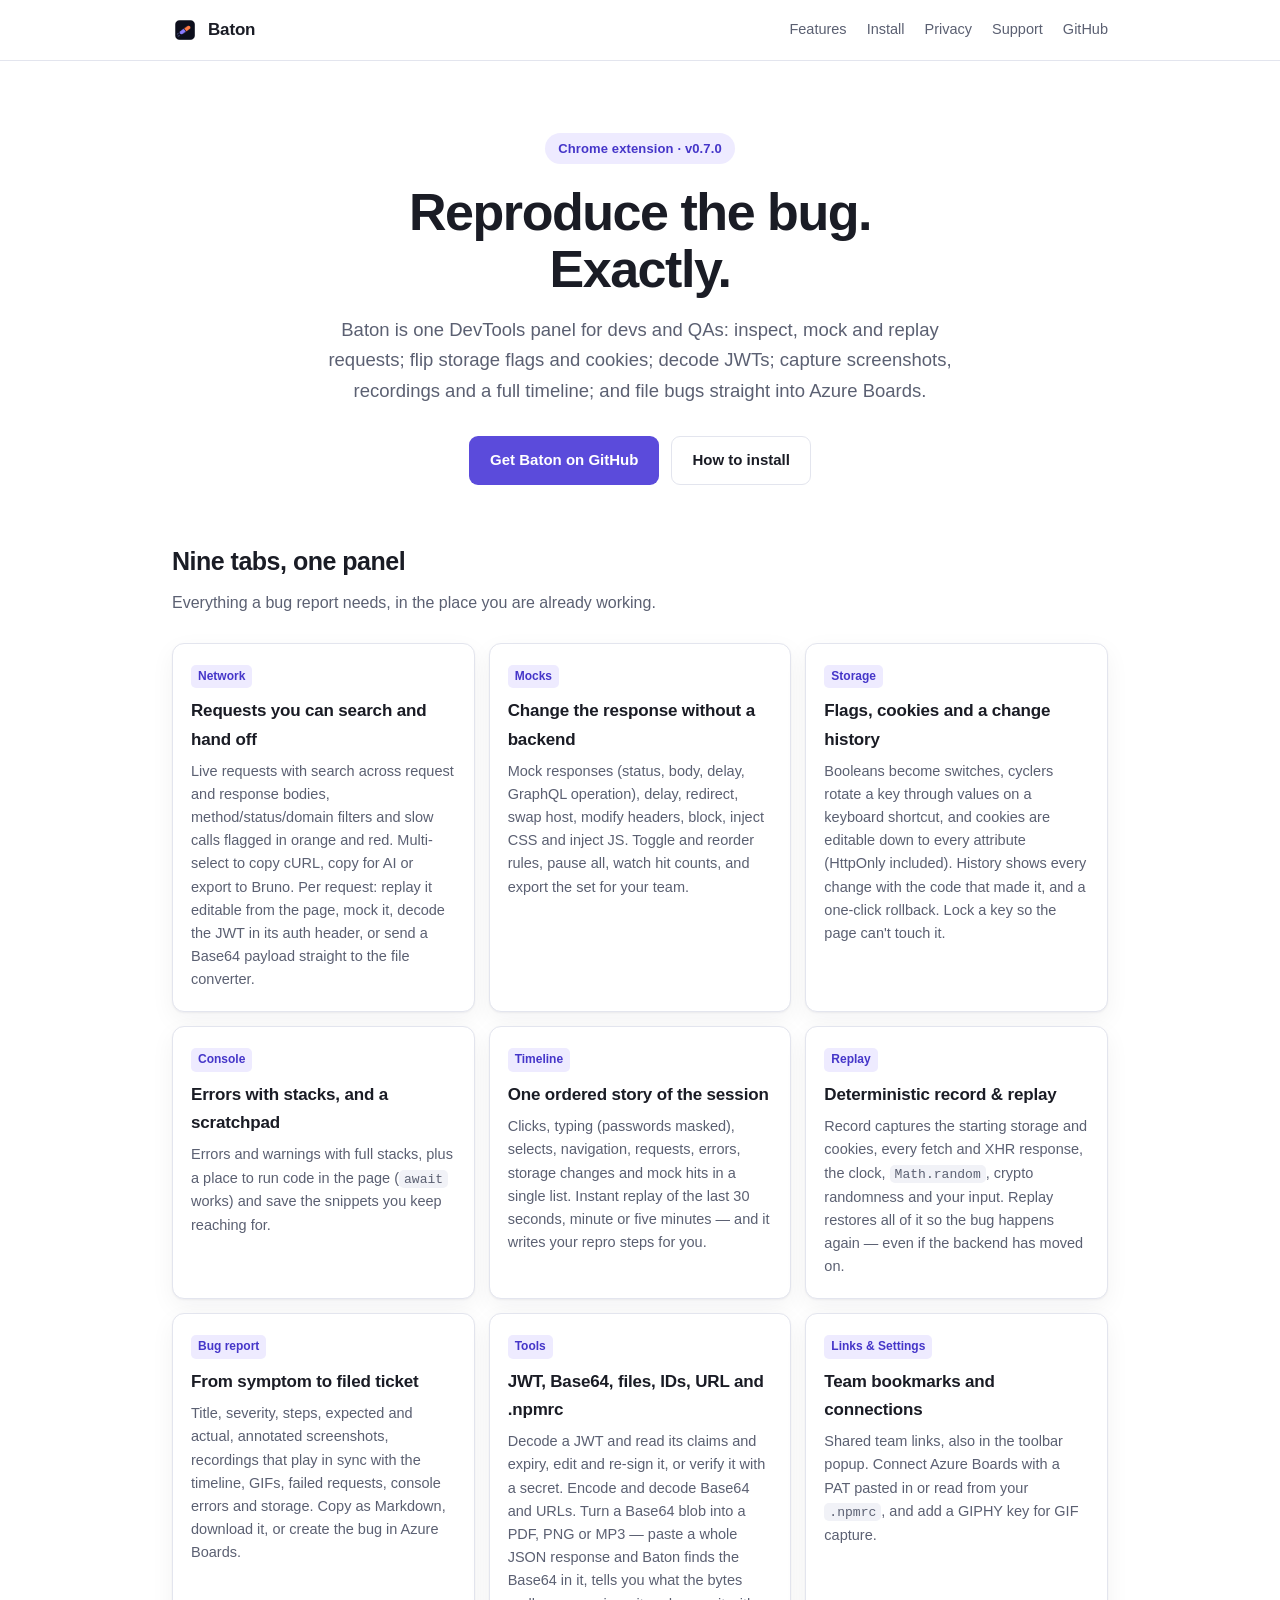
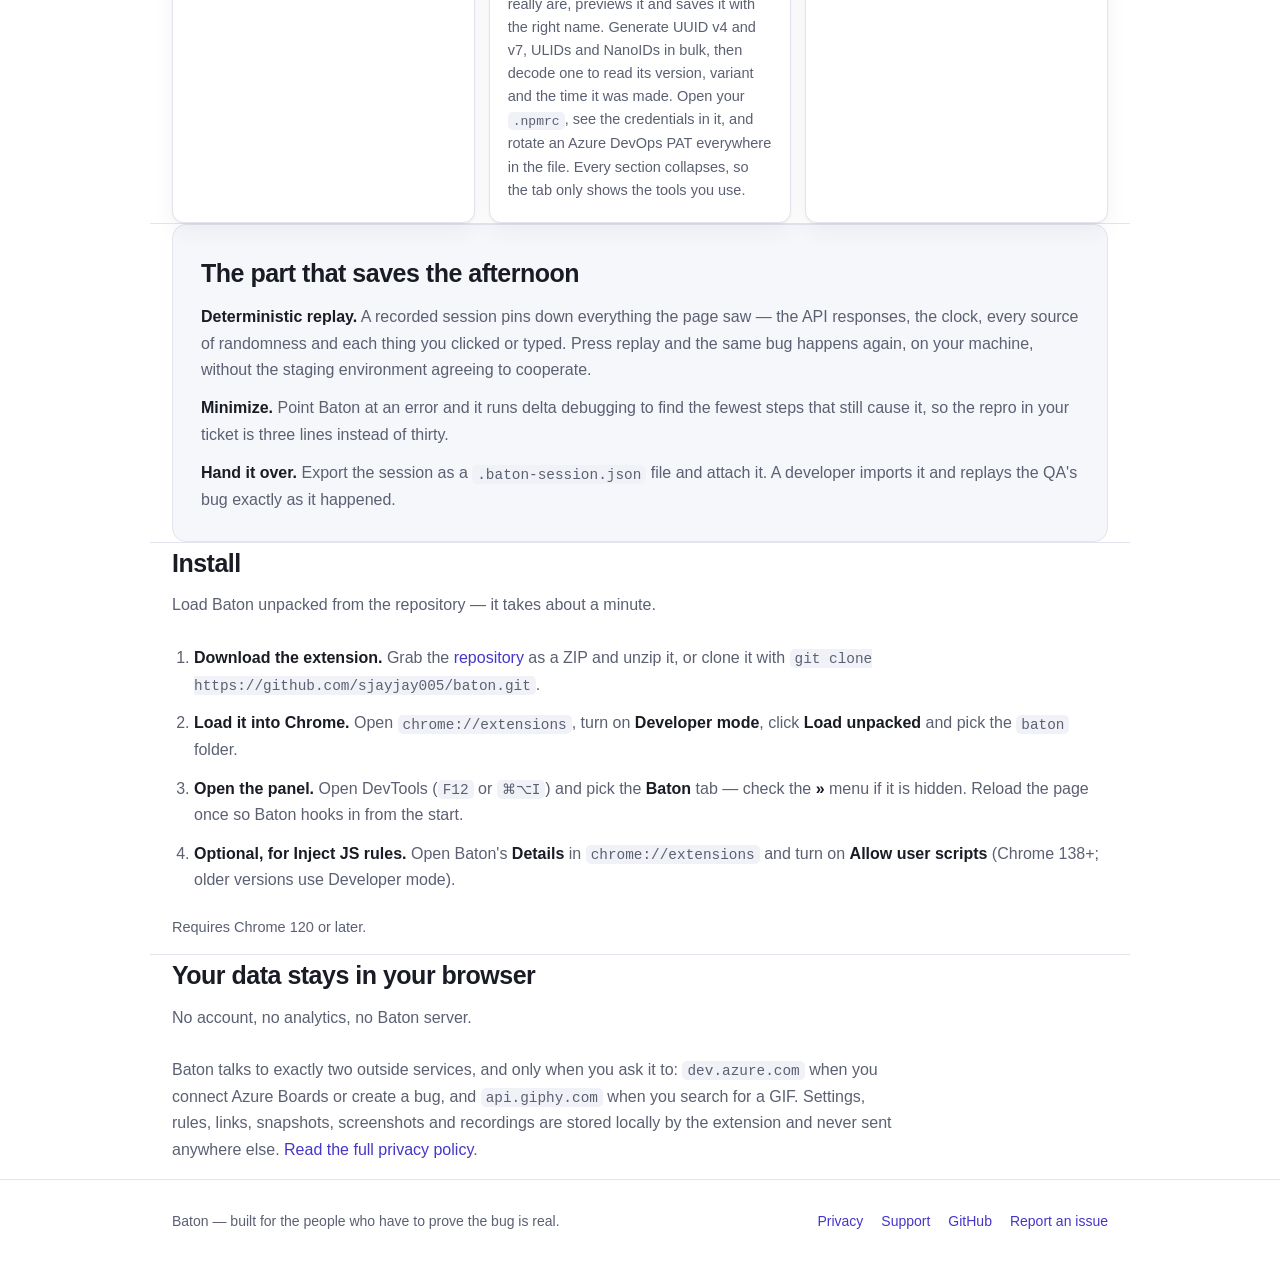
==== commit 6630ab56: "chore: bump version to 0.7.0 Co-Authored-By: Claude Opus 5 (1M context) <noreply@anthropic.com>" ====
--- a/docs/index.html
+++ b/docs/index.html
@@ -28,7 +28,7 @@
 </header>
 
 <div class="hero wrap">
-  <span class="pill">Chrome extension · v0.6.0</span>
+  <span class="pill">Chrome extension · v0.7.0</span>
   <h1>Reproduce the bug.<br>Exactly.</h1>
   <p class="lede">Baton is one DevTools panel for devs and QAs: inspect, mock and replay requests; flip storage flags and cookies; decode JWTs; capture screenshots, recordings and a full timeline; and file bugs straight into Azure Boards.</p>
   <div class="cta">
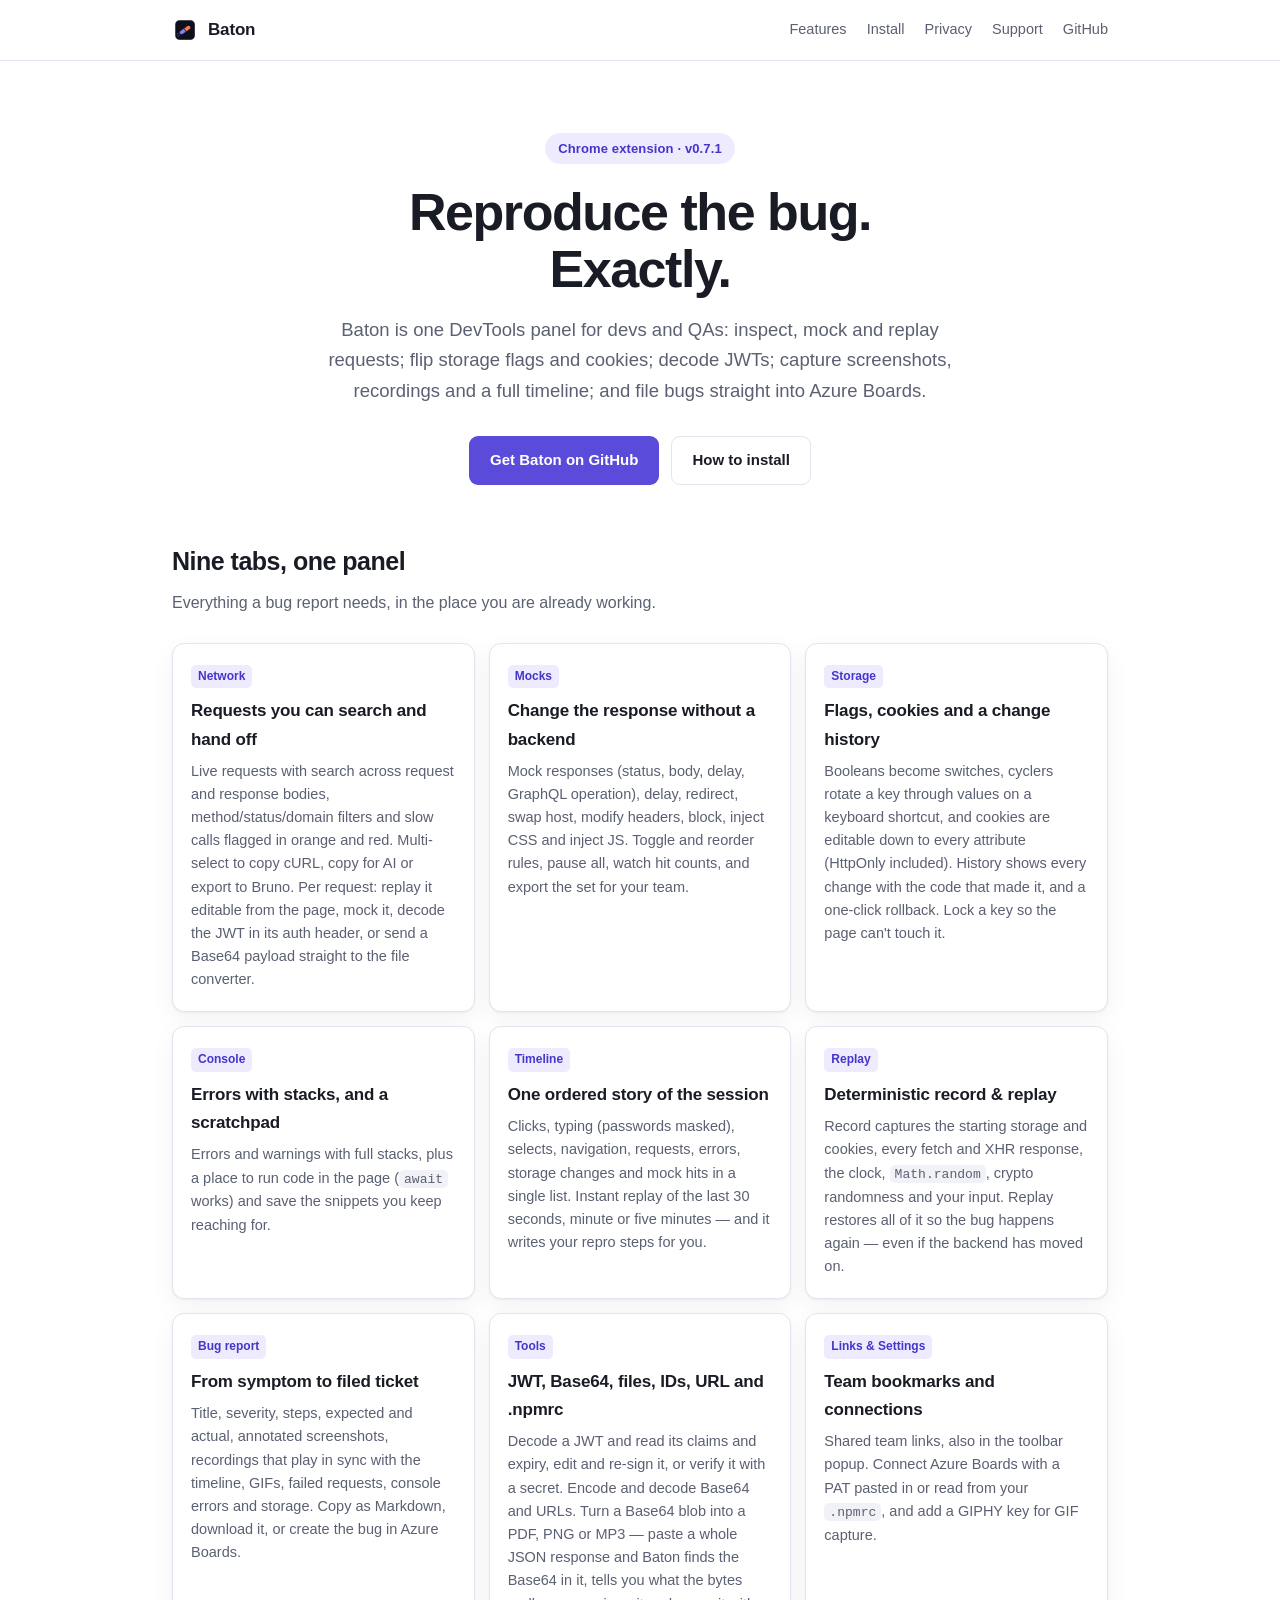
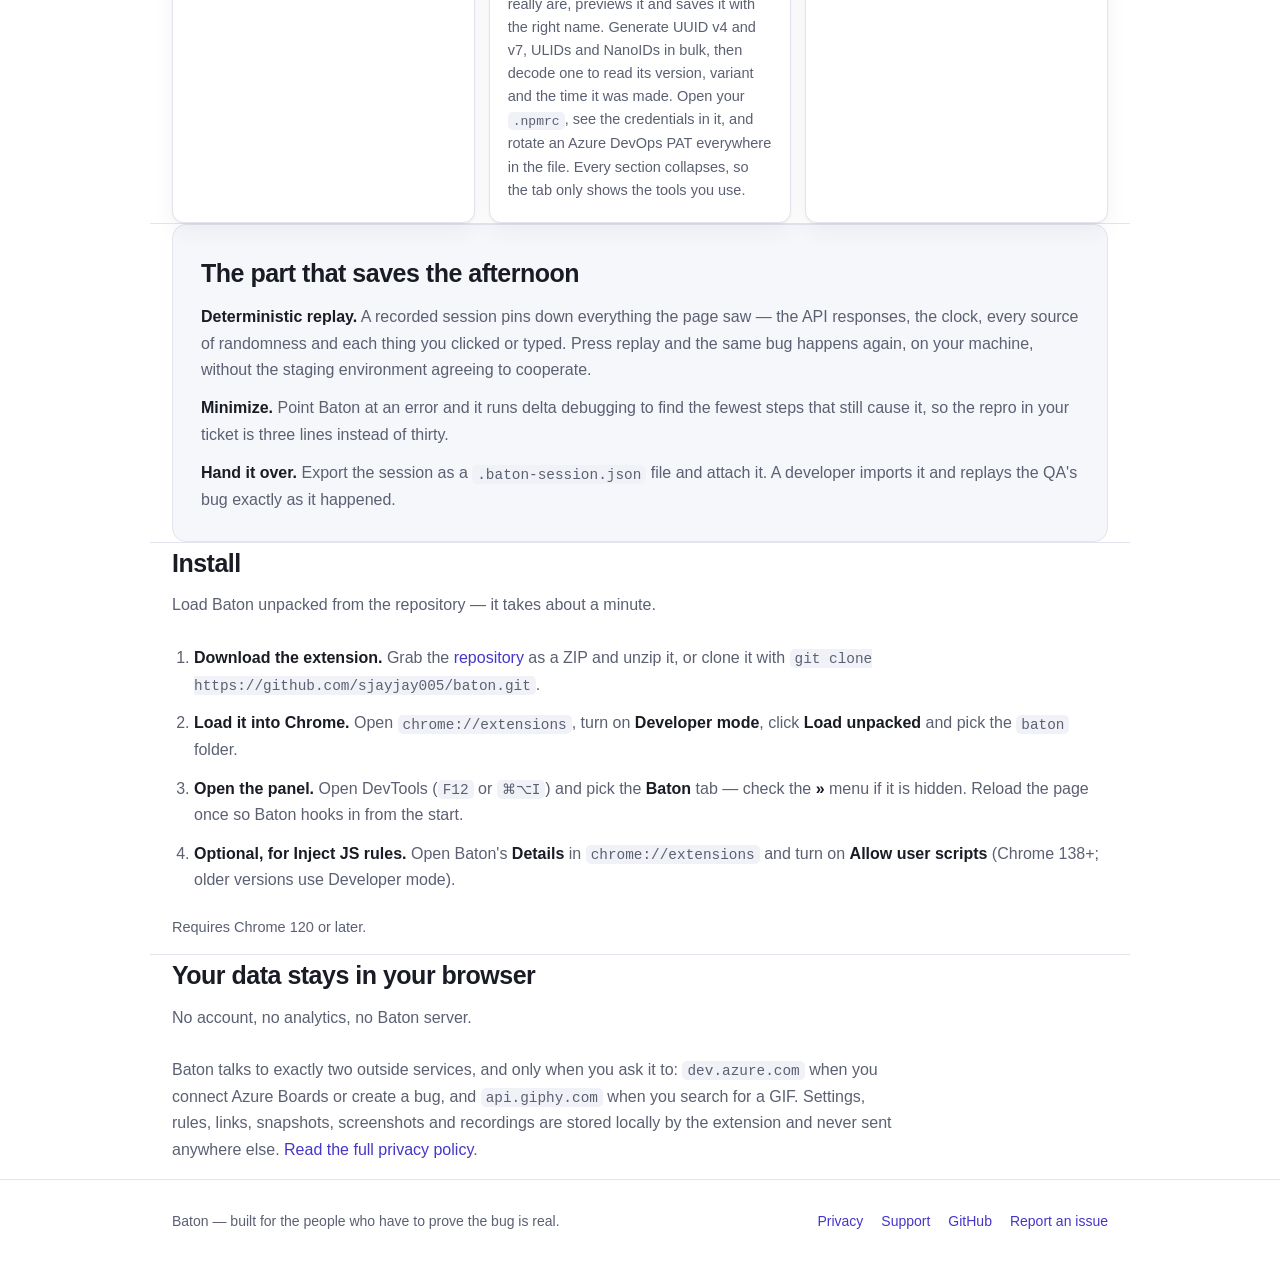
==== commit 9f029995: "chore: bump version to 0.7.1 Co-Authored-By: Claude Opus 5 (1M context) <noreply@anthropic.com>" ====
--- a/docs/index.html
+++ b/docs/index.html
@@ -28,7 +28,7 @@
 </header>
 
 <div class="hero wrap">
-  <span class="pill">Chrome extension · v0.7.0</span>
+  <span class="pill">Chrome extension · v0.7.1</span>
   <h1>Reproduce the bug.<br>Exactly.</h1>
   <p class="lede">Baton is one DevTools panel for devs and QAs: inspect, mock and replay requests; flip storage flags and cookies; decode JWTs; capture screenshots, recordings and a full timeline; and file bugs straight into Azure Boards.</p>
   <div class="cta">
